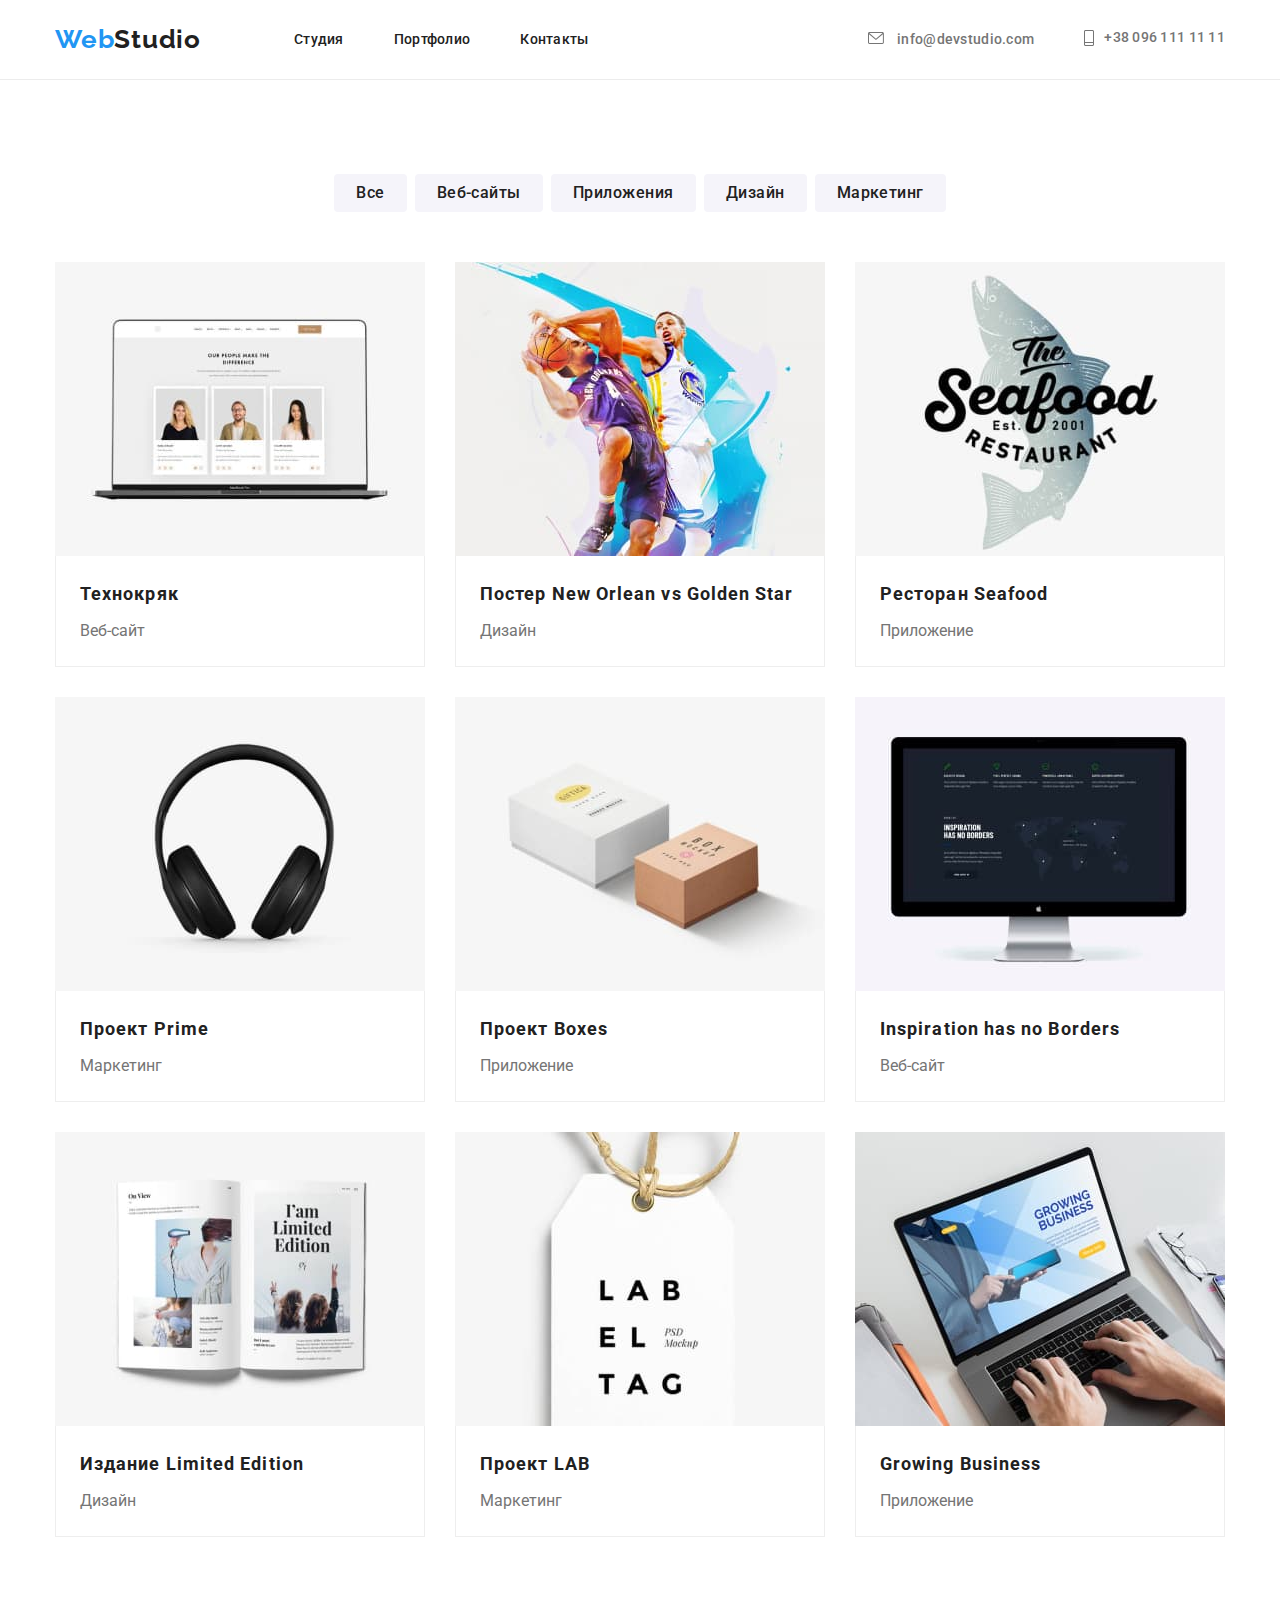
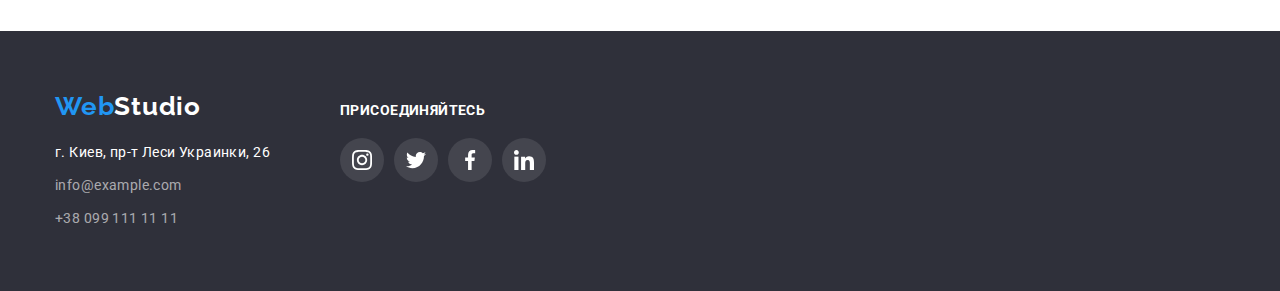
==== portfolio.html @ 166ed2dc "summary" ====
<!DOCTYPE html>
<html lang="ru">
  <head>
    <meta charset="UTF-8" />
    <meta http-equiv="X-UA-Compatible" content="IE=edge" />
    <meta name="viewport" content="width=device-width, initial-scale=1.0" />
    <title>Document</title>
    <link rel="preconnect" href="https://fonts.googleapis.com" />
    <link rel="preconnect" href="https://fonts.gstatic.com" crossorigin />
    <link
      href="https://fonts.googleapis.com/css2?family=Raleway:wght@700&family=Roboto:wght@400;500;700;900&display=swap"
      rel="stylesheet"
    />
    <link
      rel="stylesheet"
      href="https://cdn.jsdelivr.net/npm/modern-normalize@1.1.0/modern-normalize.min.css"
    />

    <link rel="stylesheet" href="./css/styles.css" />
  </head>
  <body class="page-body">
    <!-- heder -->
    <header class="page-header">
      <div class="container header-container">
      <nav class="page-nav">
        <a class="logo link" href="">Web<span class="studio">Studio</span> </a>
        <ul class="menu list">
          <li class="menu-list"><a class="menu-link link" href="./index.html">Студия</a></li>
          <li class="menu-list">
            <a class="menu-link link" href="./portfolio.html">Портфолио</a>
          </li>
          <li class="menu-list"><a class="menu-link link" href="">Контакты</a></li>
        </ul>
      </nav>
      <ul class="navigation list">
        
        <li class="info-list">
         
      
          <a class="mail-link link" href="mailto:info@devstudio.com"
            > <svg class="novigation-icon"width="16px"height="12px">
              <use href="./images/icon.svg/sprite.svg#icon-envelope">
              </svg>
              </use>info@devstudio.com</a>
        
        </li>
        <li lass="info-list">
        
          <a class="phone-namber link" href="tel:+380961111111"
            ><svg class="novigation-icon"width="10px"height="16px">
              <use href="./images/icon.svg/sprite.svg#icon-Vector">
              </svg>
              </use>+38 096 111 11 11</a
          >
        
        </li>
      </ul>
    
</div>
    </header>

    <main>
      <!--about us  -->
      <section class="section">
        <div class="container">
        <h1 class="visually-hidden">portfolio</h1>
        <ul class="btn-list list">
          <li class="btn-inventory"><button class="btn" type="button">Все</button></li>
          <li class="btn-inventory"><button class="btn" type="button">Веб-сайты</button></li>
          <li class="btn-inventory"><button class="btn" type="button">Приложения</button></li>
          <li class="btn-inventory"><button class="btn" type="button">Дизайн</button></li>
          <li class="btn-inventory"><button class="btn" type="button">Маркетинг</button></li>
        </ul>

        <!-- portfolio -->
    <ul class="images-list list">
          <li class="images-item">
            <a class="image-link link" href="">
            <img
              src="./images/./img.portfolio/./veb.jpg"
              alt="website"
              width="370"
              height="294"
            />
            <div class="subject-text">
            <h2 class="subject">Технокряк</h2>
            <p class="text">Веб-сайт</p>
        </div>
      </a>
        
      
          </li>
          <li class="images-item">
            <a class="image-link link" href="">
            <img
              src="./images/img.portfolio/./orlean.jpg"
              alt="poster"
              width="370"
              height="294"
            />
            <div class="subject-text">
            <h2 class="subject">Постер New Orlean vs Golden Star</h2>
            <p class="text">Дизайн</p>
        </div>
      </a>
          </li>
          <li class="images-item">
            <a class="image-link link" href="">
            <img
              src="./images/./img.portfolio/./app.jpg"
              alt="seefood"
              width="370"
              height="294"
            />
            <div class="subject-text">
            <h2 class="subject">Ресторан Seafood</h2>
            <p class="text">Приложение</p>
        </div>
        </a>
          </li>
          <li class="images-item">
            <a class="image-link link" href="">
            <img
              src="./images/./img.portfolio/./prime.jpg"
              alt="headphones"
              width="370"
              height="294"
            />
            <div class="subject-text">
            <h2 class="subject">Проект Prime</h2>
            <p class="text">Маркетинг</p>
        </div>
        </a>
          </li>
          <li class="images-item">
            <a class="image-link link" href="">
            <img
              src="./images/./img.portfolio/./boxes.jpg"
              alt="boxes"
              width="370"
              height="294"
            />
            <div class="subject-text">
            <h2 class="subject">Проект Boxes</h2>
            <p class="text">Приложение</p>
        </div>
        </a>
          </li>
          <li class="images-item">
            <a class="image-link link" href="">
            <img
              src="./images/./img.portfolio/./inspiration.jpg"
              alt="imac"
              width="370"
              height="294"
            />
            <div class="subject-text">
            <h2 class="subject">Inspiration has no Borders</h2>
            <p class="text">Веб-сайт</p>
        </div>
        </a>
          </li>
          <li class="images-item">
            <a class="image-link link" href="">
            <img
              src="./images/./img.portfolio/./design.jpg"
              alt="magazine"
              width="370"
              height="294"
            />
            <div class="subject-text">
            <h2 class="subject">Издание Limited Edition</h2>
            <p class="text">Дизайн</p>
        </div>
        </a>
          </li>
          <li class="images-item">
            <a class="image-link link" href="">
            <img
              src="./images/./img.portfolio/./marketing.jpg"
              alt="label"
              width="370"
              height="294"
            />
            <div class="subject-text">
            <h2 class="subject">Проект LAB</h2>
            <p class="text">Маркетинг</p>
        </div>
        </a>
          </li>
          <li class="images-item">
            <a class="image-link link" href="">
            <img
              src="./images/./img.portfolio/./business.jpg"
              alt="macbook"
              width="370"
              height="294"
            />
            <div class="subject-text">
            <h2 class="subject">Growing Business</h2>
            <p class="text">Приложение</p>
        </div>
        </a>
      
          </li>
        </ul>
    </div>
      </section>
    </main>
    <!--Footer-->
    <footer class="footer">
        <div class="container footer-page">
          <div class="footer-addres">
      <a class="footer-logo link" href="">Web<span class="webstudio">Studio</span></a>
      <address class="page-footer">
        <ul class="address list">
          <li class="footer-list">
            <a
              class="footer-link link"
              href="https://www.google.com/maps/d/u/0/viewer?mid=10uSM3H-mIU3GznYo2szRIEphczw&ll=50.42732700000001%2C30.538092&z=17"
              >г. Киев, пр-т Леси Украинки, 26</a
            >
          </li>
          <li class="footer-list">
            <a class="footer-link-mail link" href="mailto:info@example.com"
              >info@example.com</a
            >
          </li>
          <li class="footer-list">
            <a class="footer-link-tel link" href="tel:+380991111111"
              >+38 099 111 11 11</a
            >
          </li>
        </ul>
      </address>
    </div>
    <div class="join">
      <p class="join-us">Присоединяйтесь</p>
    
     
      <ul class="join-item list" >
     
        <li class="join-list">
          
          <a href="" class="join-link">
          <svg class="join-icon"width="20px"height="20px">
            <use href="./images/icon.svg/sprite.svg#icon-instagram"></use>  
          </svg>
        </a>
      
        </li>
        <li class="join-list">

          <a href="" class="join-link">
          <svg class="join-icon"width="20px"height="20px">
            <use href="./images/icon.svg/sprite.svg#icon-twitter"></use> 
          </svg>
        </a>
        </li>
     
        <li class="join-list">
          <a href="" class="join-link">
          <svg class="join-icon"width="20px"height="20px">
            <use href="./images/icon.svg/sprite.svg#icon-facebook">

            </use>
          </svg>
        </a>
     
        </li>
        <li class="join-list">
          <a href="" class="join-link">
          <svg class="join-icon"width="20px"height="20px">
            <use href="./images/icon.svg/sprite.svg#icon-linkedin">

            </use>
          </svg>
        </a>
    
        </li>
      </ul>
  </div>
  
    </div>
    </footer>
  </body>
</html>
---- css/styles.css ----
:root {
  --primary-text-color-dark: #212121;
  --secondary-text-color-dark: #757575;
  --primary-text-color-light: #ffffff;
  --accent-color: #2196f3;
}

h1,
h2,
h3,
h4,
p {
  margin-top: 0;
  margin-bottom: 0;
}

ul {
  margin-top: 0;
  margin-bottom: 0;
  padding-left: 0;
}
img {
  display: block;
  max-width: 100%;
  height: auto;
}
header {
  border-bottom: 1px solid #ececec;
}

body {
  font-family: 'Roboto', sans-serif;
}

.container {
  width: 1200px;
  margin-left: auto;
  margin-right: auto;
  padding-left: 15px;
  padding-right: 15px;
}
.section {
  padding-top: 94px;
  padding-bottom: 94px;
}

.list {
  list-style: none;
}
.link {
  text-decoration: none;
}
.visually-hidden {
  position: absolute;
  white-space: nowrap;
  width: 1px;
  height: 1px;
  overflow: hidden;
  border: 0;
  padding: 0;
  clip: rect(0 0 0 0);
  clip-path: inset(50%);
  margin: -1px;
}
/* ---Header--- */

.header-container {
  display: flex;
  align-items: center;
  justify-content: space-between;
}
.logo {
  font-family: 'Raleway', sans-serif;
  font-weight: 700;
  font-size: 26px;
  line-height: 1.19;
  letter-spacing: 0.03em;
  margin-right: 93px;
  padding-top: 24px;
  padding-bottom: 24px;

  color: var(--accent-color);
}
.studio {
  font-family: 'Raleway', sans-serif;

  font-weight: 700;
  font-size: 26px;
  line-height: 1.19;
  letter-spacing: 0.03em;
  cursor: auto;

  color: var(--primary-text-color-dark);
}

.menu-link {
  font-weight: 500;
  font-size: 14px;
  line-height: 1.14;
  letter-spacing: 0.02em;

  color: var(--primary-text-color-dark);
}
.menu-link:hover,
.menu-link:focus {
  color: var(--accent-color);
}
.mail-link {
  font-weight: 500;
  font-size: 14px;
  line-height: 1.14;
  letter-spacing: 0.02em;
  margin-left: auto;

  color: var(--secondary-text-color-dark);
}
.mail-link:hover,
.mail-link:focus {
  color: var(--accent-color);
}
.phone-namber {
  font-weight: 500;
  font-size: 14px;
  line-height: 1.14;
  letter-spacing: 0.02em;
  display: flex;

  color: var(--secondary-text-color-dark);
}
.phone-namber:hover,
.phone-namber:focus {
  color: var(--accent-color);
}
.page-nav {
  display: flex;
  align-items: center;
}

.menu {
  display: flex;
  align-items: center;
}

.menu-list:not(:last-child) {
  margin-right: 50px;
}
.info-list {
  margin-right: 50px;
}
.navigation {
  display: flex;
  padding-top: 0;
}

.novigation-icon {
  margin-right: 10px;
  fill: currentColor;
}
.novigation-icon:hover,
.novigation-icon:focus {
  fill: var(--accent-color);
}

.info-list:hover .novigation-icon,
.info-list:focus .novigation-icon {
  fill: var(--accent-color);
}

/* ---Portfolio---- */
.portfolio {
  background-color: #e5e5e5;
}

.btn {
  font-weight: 500;
  font-size: 16px;
  line-height: 1.62;
  text-align: center;
  letter-spacing: 0.03em;
  background: #f5f4fa;
  border: transparent;
  border-radius: 4px;
  padding-right: 22px;
  padding-left: 22px;
  padding-top: 6px;
  padding-bottom: 6px;
  cursor: pointer;

  color: var(--primary-text-color-dark);
}

.btn:hover,
.btn:focus {
  box-shadow: 0px 3px 1px rgba(0, 0, 0, 0.1), 0px 1px 2px rgba(0, 0, 0, 0.08),
    0px 2px 2px rgba(0, 0, 0, 0.12);
  background: #2196f3;
  color: var(--primary-text-color-light);
}

.btn-list {
  display: flex;
  justify-content: center;
  margin-bottom: 50px;
}
.btn-inventory:not(:first-child) {
  margin-left: 8px;
}
/* ---HeroStudio */

.hero {
  background: #2f303a;
  padding-top: 200px;
  padding-bottom: 200px;
  background-image: linear-gradient(rgba(47, 48, 58, 0.4), rgba(47, 48, 58, 0.4)),
    url('../images/hero/hero.jpg');
  background-size: cover;
  background-position: center;
  background-repeat: no-repeat;
  max-width: 1600px;
  margin-left: auto;
  margin-right: auto;
  background-color: #c4c4c4;
}

.hero-title {
  margin-bottom: 30px;
}
.hero-title {
  font-weight: 900;
  font-size: 44px;
  line-height: 1.36;

  text-align: center;
  letter-spacing: 0.06em;
  text-transform: uppercase;

  color: var(--primary-text-color-light);
}

.button {
  display: block;
  font-weight: 700;
  font-size: 16px;
  line-height: 1.87;
  align-items: center;
  text-align: center;
  letter-spacing: 0.06em;
  cursor: pointer;
  box-shadow: 0px 4px 4px rgba(0, 0, 0, 0.15);
  border-radius: 4px;
  padding-left: 23px;
  padding-right: 32px;
  padding-top: 10px;
  padding-bottom: 10px;
  margin-left: auto;
  margin-right: auto;

  background: #2196f3;
  color: var(--primary-text-color-light);
}
.button:hover,
.button:focus {
  background: #2196f3;
}
/* ---about--- */
.about {
  display: flex;
  color: var(--primary-text-color-dark);
  /* gap: 30px; */
}
.about-list {
  width: 270px;
}
.about-list:not(:last-child) {
  margin-right: 30px;
}

.about-title {
  font-style: normal;
  font-weight: 700;
  font-size: 14px;
  line-height: 1.14;
  letter-spacing: 0.03em;
  text-transform: uppercase;
  margin-top: 30px;
}

.box {
  display: flex;
  justify-content: center;
  align-items: center;
  width: 270px;
  height: 120px;
  border-radius: 4px;
  margin-bottom: 30px;
  background-color: #f5f4fa;
}

/* --Info-- */

.info {
  padding-top: 0;
}

.info-title {
  font-weight: 700;
  font-size: 36px;
  line-height: 1.16;
  text-align: center;
  letter-spacing: 0.03em;
  margin-bottom: 50px;

  color: var(--primary-text-color-dark);
}
.work {
  display: flex;
  justify-content: space-between;
}

/* ---imagesPortfolio--- */

.images-list {
  display: flex;
  flex-wrap: wrap;
  gap: 30px;
}
.images-item {
  flex-basis: calc((100% - 60px) / 3);
}
.subtitle {
  font-size: 14px;
  line-height: 1.71;
  letter-spacing: 0.03em;
  text-transform: none;
  margin-top: 10px;
  color: var(--secondary-text-color-dark);
}
.subject {
  font-weight: 700;
  font-size: 18px;
  line-height: 2;
  letter-spacing: 0.06em;
  color: var(--primary-text-color-dark);
}
.subject-text {
  border-left: 1px solid #eeeeee;
  border-right: 1px solid #eeeeee;
  border-bottom: 1px solid #eeeeee;
  padding-left: 24px;
  padding-right: 24px;
  padding-top: 20px;
  padding-bottom: 20px;
  background: #ffffff;
}
.text {
  font-size: 16px;
  line-height: 1.87;
  margin-top: 4px;
  color: var(--secondary-text-color-dark);
}
.image-link {
  display: block;
}
.image-link:hover,
.image-link:focus {
  box-shadow: 0px 1px 1px rgba(0, 0, 0, 0.12), 0px 4px 4px rgba(0, 0, 0, 0.06),
    1px 4px 6px rgba(0, 0, 0, 0.16);
}

/* ---Team--- */

.team {
  background-color: #f5f4fa;
}
.team-name {
  padding-top: 30px;
  padding-bottom: 30px;
}
.employees {
  display: flex;
  gap: 30px;
}

.name {
  font-weight: 500;
  font-size: 16px;
  line-height: 1.18;

  text-align: center;
  letter-spacing: 0.03em;
  margin-bottom: 10px;

  color: var(--primary-text-color-dark);
}
.team-info {
  box-shadow: 0px 1px 3px rgba(0, 0, 0, 0.12), 0px 1px 1px rgba(0, 0, 0, 0.14),
    0px 2px 1px rgba(0, 0, 0, 0.2);
  border-radius: 0px 0px 4px 4px;
  background-color: #ffffff;
}
.name-info {
  font-size: 16px;
  line-height: 1.18;

  text-align: center;
  letter-spacing: 0.03em;
  margin-bottom: 16px;

  color: var(--secondary-text-color-dark);
}
.social {
  display: flex;
  justify-content: center;
  gap: 10px;
}
.social-link {
  display: flex;
  justify-content: center;
  align-items: center;
  border-radius: 50%;
  width: 44px;
  height: 44px;
  background-color: #ffffff;
}
.socian-icon {
  fill: #afb1b8;
}
.social-link:hover,
.social-link:focus {
  background-color: var(--accent-color);
}
.social-link:hover .socian-icon,
.social-link:focus .socian-icon {
  fill: #ffffff;
}

/* ---Company---- */

.customers {
  font-family: 'Roboto';
  font-weight: 700;
  font-size: 36px;
  line-height: 1.16;
  text-align: center;
  letter-spacing: 0.03em;
  margin-bottom: 50px;
  color: #212121;
}

.client-list {
  display: flex;
  align-items: center;
  justify-content: center;
  gap: 30px;
}

.client-icon {
  fill: #afb1b8;
}
.client-link {
  display: flex;
  justify-content: center;
  align-items: center;
  width: 170px;
  height: 92px;
  border-radius: 4px;
  border: 1px solid rgba(175, 177, 184, 1);
}

.client-link:hover,
.client-link:focus {
  border-radius: 4px;
  border: 1px solid var(--accent-color);
  border-color: var(--accent-color);
}
.client-link:hover > .client-icon,
.client-link:focus > .client-icon {
  fill: var(--accent-color);
}

.client-icon:hover .client-list-item,
.client-icon:hover .client-list-item {
  fill: var(--accent-color);
}

/* ---Footer--- */

.footer-page {
  align-items: baseline;
  display: flex;
}
.footer-logo {
  font-family: 'Raleway', sans-serif;
  font-weight: 700;
  font-size: 26px;
  line-height: 1.19;
  letter-spacing: 0.03em;
  color: var(--accent-color);
}
.webstudio {
  font-family: 'Raleway', sans-serif;

  font-weight: 700;
  font-size: 26px;
  line-height: 1.19;
  letter-spacing: 0.03em;
  cursor: auto;

  color: var(--primary-text-color-light);
}
.page-footer {
  margin-top: 20px;
}

.footer-link {
  font-style: normal;
  font-size: 14px;
  line-height: 1.71;
  letter-spacing: 0.03em;

  color: var(--primary-text-color-light);
}
.footer-link-mail {
  font-style: normal;
  font-size: 14px;
  line-height: 1.71;
  letter-spacing: 0.03em;

  color: rgba(255, 255, 255, 0.6);
}
.footer-link-tel {
  font-style: normal;
  font-size: 14px;
  line-height: 1.71;
  letter-spacing: 0.03em;
  color: rgba(255, 255, 255, 0.6);
}
.footer-list:not(:last-child) {
  margin-bottom: 9px;
}

.footer {
  padding-top: 60px;
  padding-bottom: 60px;

  background: #2f303a;
}
.footer-address {
  display: block;
  align-items: baseline;
}
.join {
  margin-left: 70px;
}

.join-us {
  font-family: 'Roboto';
  font-weight: 700;
  font-size: 14px;
  line-height: 1.14;
  letter-spacing: 0.03em;
  text-transform: uppercase;

  margin-bottom: 20px;
  color: #ffffff;
}

.join-item {
  display: flex;
  justify-content: center;
  gap: 10px;
}

.join-link {
  display: flex;
  justify-content: center;
  align-items: center;
  border-radius: 50%;
  width: 44px;
  height: 44px;
  background: rgba(255, 255, 255, 0.1);
}
.join-icon {
  fill: #ffffff;
}
.join-link:hover,
.joiin-link:focus {
  background-color: var(--accent-color);
}
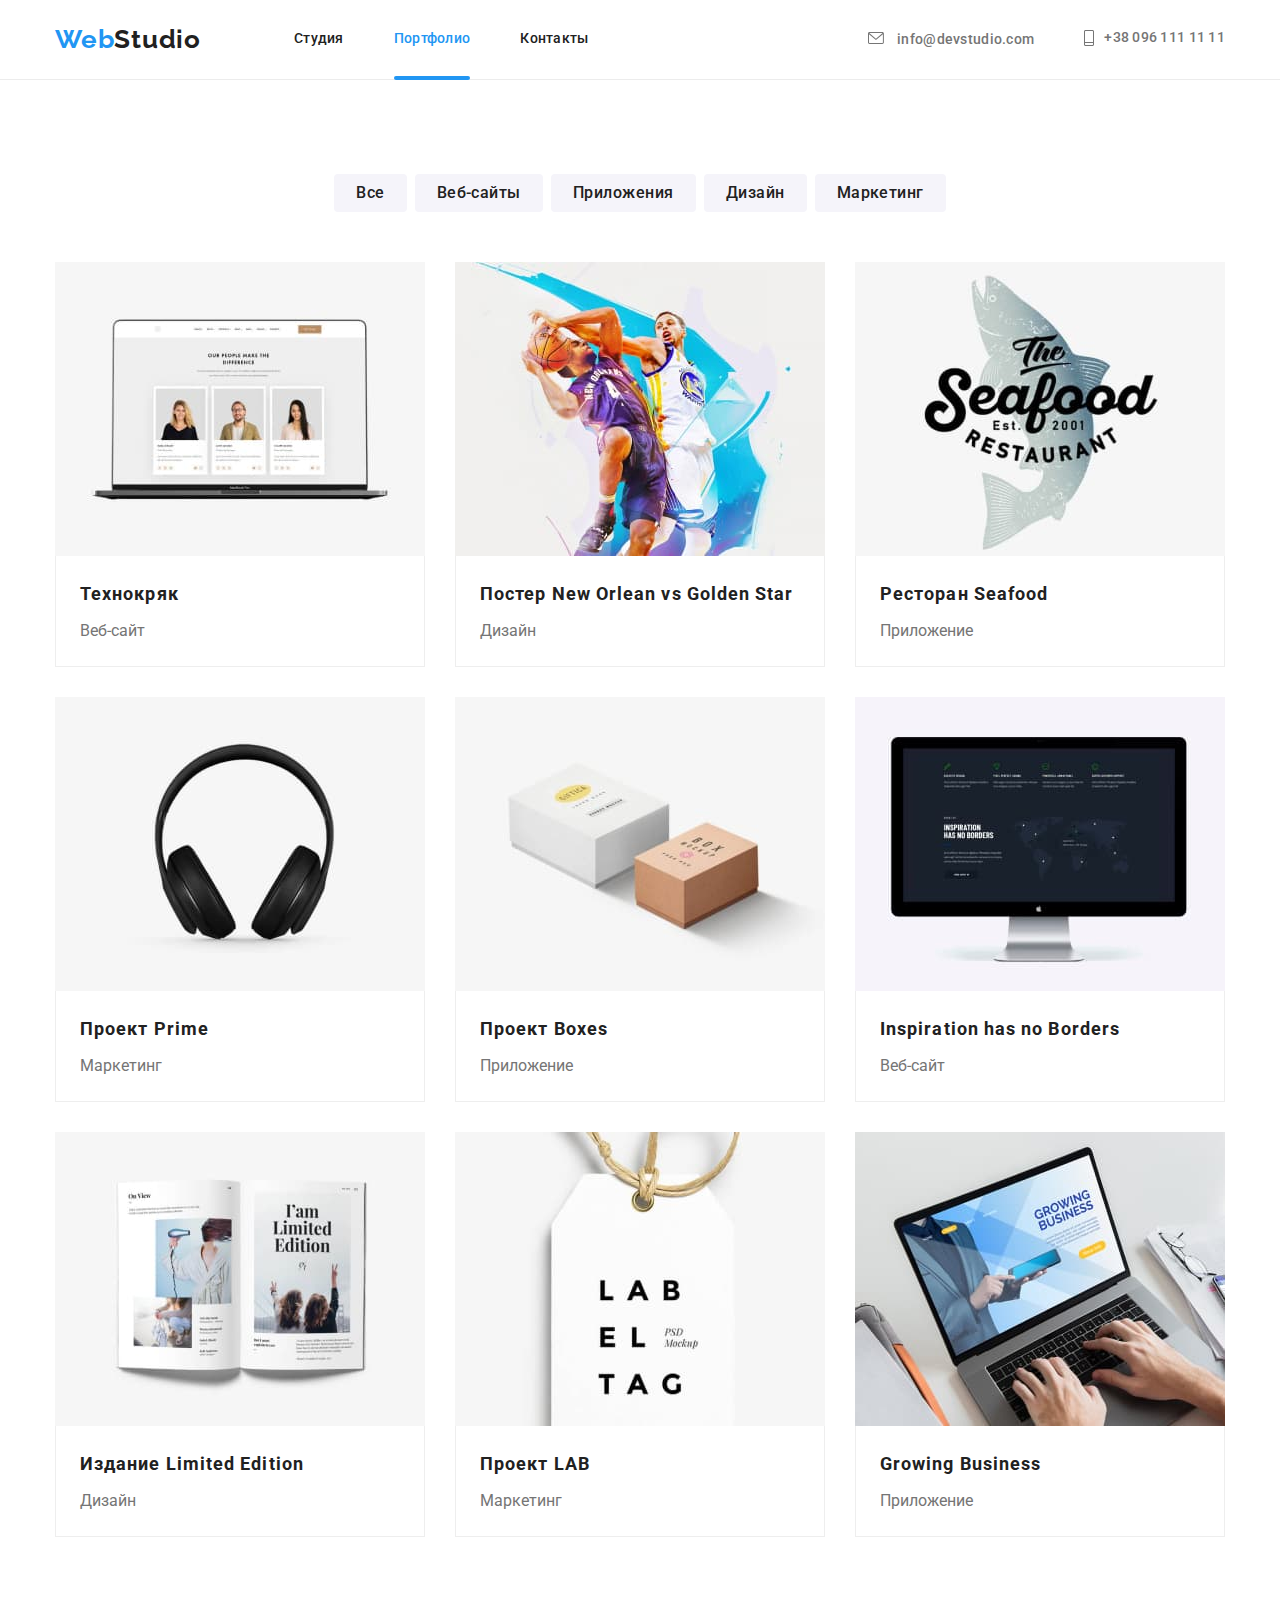
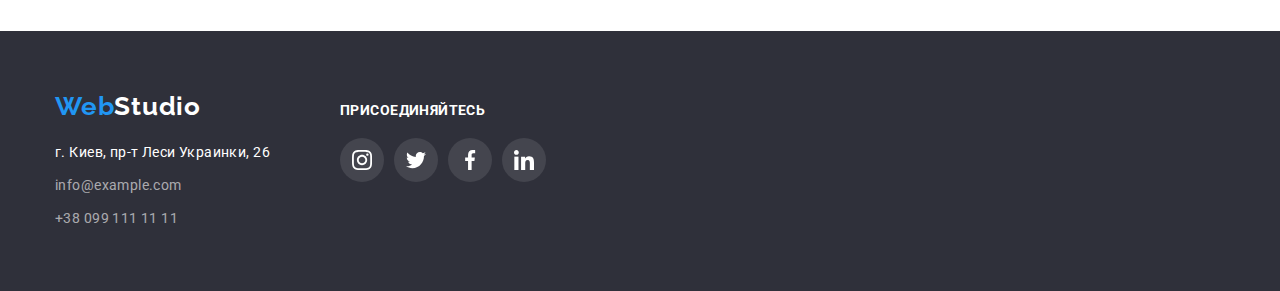
==== commit d482280c: "update portfolio" ====
--- a/portfolio.html
+++ b/portfolio.html
@@ -27,7 +27,7 @@
         <ul class="menu list">
           <li class="menu-list"><a class="menu-link link" href="./index.html">Студия</a></li>
           <li class="menu-list">
-            <a class="menu-link link" href="./portfolio.html">Портфолио</a>
+            <a class="menu-link current link" href="./portfolio.html">Портфолио</a>
           </li>
           <li class="menu-list"><a class="menu-link link" href="">Контакты</a></li>
         </ul>
--- a/css/styles.css
+++ b/css/styles.css
@@ -98,9 +98,28 @@
   font-size: 14px;
   line-height: 1.14;
   letter-spacing: 0.02em;
-
+  display: block;
+  position: relative;
   color: var(--primary-text-color-dark);
 }
+
+.current::after {
+  position: absolute;
+  content: ' ';
+  display: block;
+  width: 100%;
+  height: 4px;
+  bottom: -33px;
+  border-radius: 2px;
+  background-color: var(--accent-color);
+}
+.current {
+  color: var(--accent-color);
+}
+/* .menu-link .current:hover::after {
+  background-color: var(--accent-color);
+} */
+
 .menu-link:hover,
 .menu-link:focus {
   color: var(--accent-color);
@@ -211,7 +230,10 @@
   background: #2f303a;
   padding-top: 200px;
   padding-bottom: 200px;
-  background-image: linear-gradient(rgba(47, 48, 58, 0.4), rgba(47, 48, 58, 0.4)),
+  background-image: linear-gradient(
+      rgba(47, 48, 58, 0.4),
+      rgba(47, 48, 58, 0.4)
+    ),
     url('../images/hero/hero.jpg');
   background-size: cover;
   background-position: center;
@@ -366,7 +388,24 @@
   box-shadow: 0px 1px 1px rgba(0, 0, 0, 0.12), 0px 4px 4px rgba(0, 0, 0, 0.06),
     1px 4px 6px rgba(0, 0, 0, 0.16);
 }
-
+.product-work {
+  font-weight: 700;
+  font-size: 14px;
+  line-height: 16px;
+  text-align: center;
+  letter-spacing: 0.03em;
+  text-transform: uppercase;
+
+  color: #ffffff;
+}
+.product {
+  position: absolute;
+  display: block;
+  width: 370px;
+  height: 70px;
+  text-align: center;
+  background: rgba(47, 48, 58, 0.8);
+}
 /* ---Team--- */
 
 .team {
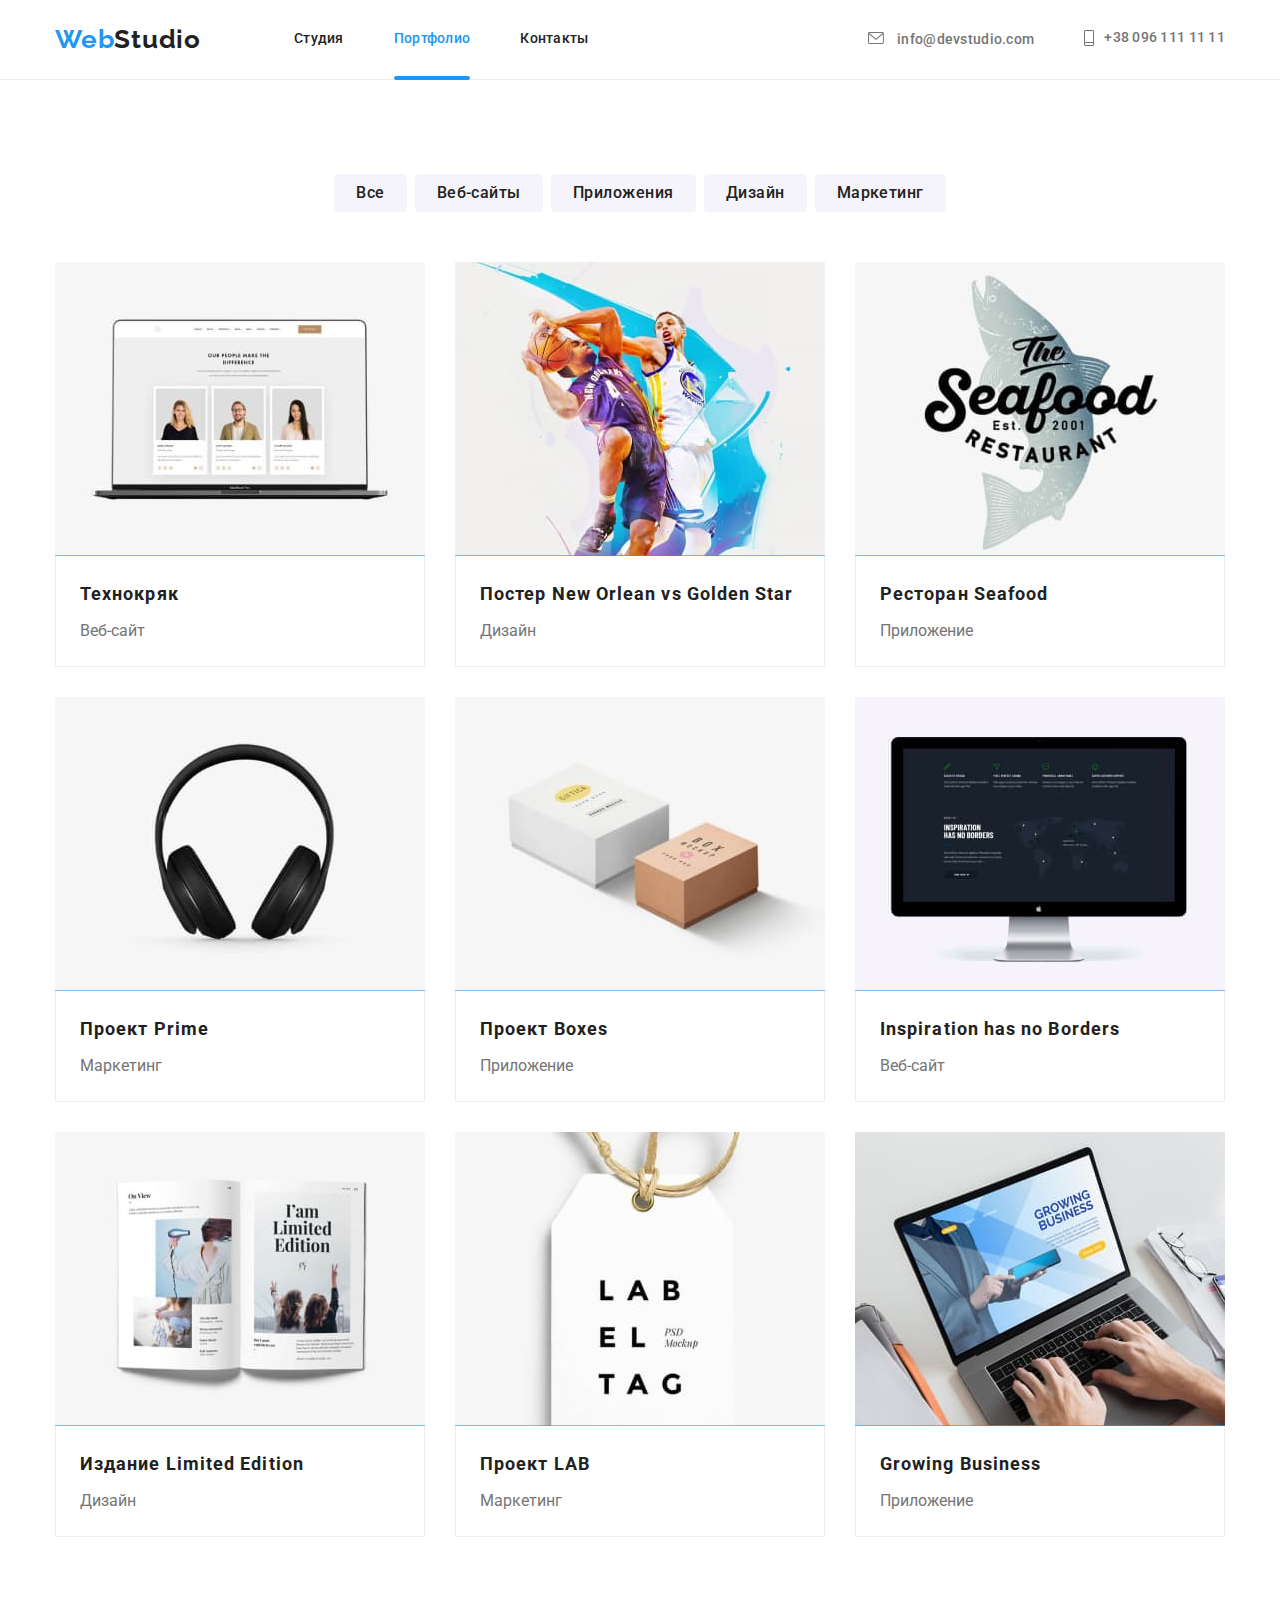
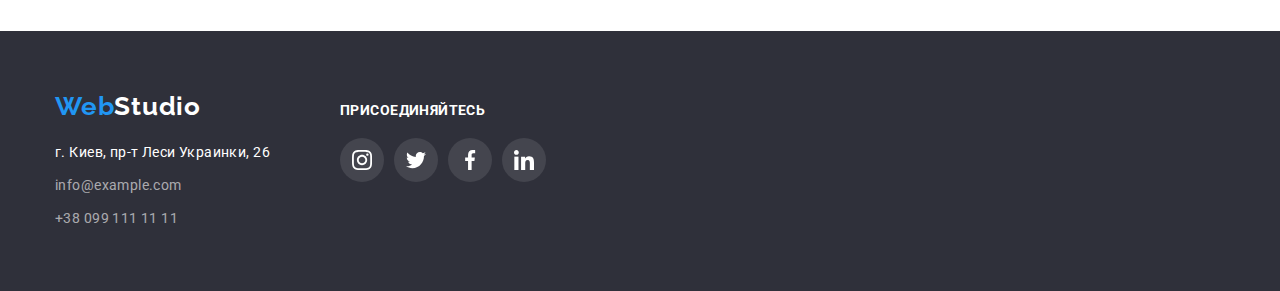
==== commit bc1bdd04: "update portfolio" ====
--- a/portfolio.html
+++ b/portfolio.html
@@ -71,17 +71,22 @@
           <li class="btn-inventory"><button class="btn" type="button">Дизайн</button></li>
           <li class="btn-inventory"><button class="btn" type="button">Маркетинг</button></li>
         </ul>
+      
 
         <!-- portfolio -->
+       
     <ul class="images-list list">
           <li class="images-item">
-            <a class="image-link link" href="">
+            <a class="image-link link" href="#">
+              <div class="img-text-subject">
             <img
               src="./images/./img.portfolio/./veb.jpg"
               alt="website"
               width="370"
               height="294"
             />
+            <p class="overlay">Ресурс предлагает комплексные предложения с разным уровнем функционала и сервисов. Все это позволит посетителю получить исчерпывающие сведения о компании или частном лице</p>
+            </div>
             <div class="subject-text">
             <h2 class="subject">Технокряк</h2>
             <p class="text">Веб-сайт</p>
@@ -91,13 +96,16 @@
       
           </li>
           <li class="images-item">
-            <a class="image-link link" href="">
+            <a class="image-link link" href="#">
+              <div class="img-text-subject">
             <img
               src="./images/img.portfolio/./orlean.jpg"
               alt="poster"
               width="370"
               height="294"
             />
+             <p class="overlay">Ресурс предлагает комплексные предложения с разным уровнем функционала и сервисов. Все это позволит посетителю получить исчерпывающие сведения о компании или частном лице</p>
+            </div>
             <div class="subject-text">
             <h2 class="subject">Постер New Orlean vs Golden Star</h2>
             <p class="text">Дизайн</p>
@@ -105,13 +113,16 @@
       </a>
           </li>
           <li class="images-item">
-            <a class="image-link link" href="">
+            <a class="image-link link" href="#">
+              <div class="img-text-subject">
             <img
               src="./images/./img.portfolio/./app.jpg"
               alt="seefood"
               width="370"
               height="294"
             />
+            <p class="overlay">Ресурс предлагает комплексные предложения с разным уровнем функционала и сервисов. Все это позволит посетителю получить исчерпывающие сведения о компании или частном лице</p>
+            </div>
             <div class="subject-text">
             <h2 class="subject">Ресторан Seafood</h2>
             <p class="text">Приложение</p>
@@ -119,13 +130,17 @@
         </a>
           </li>
           <li class="images-item">
-            <a class="image-link link" href="">
+            <a class="image-link link" href="#">
+              <div class="img-text-subject">
             <img
               src="./images/./img.portfolio/./prime.jpg"
               alt="headphones"
               width="370"
               height="294"
             />
+            
+            <p class="overlay">Ресурс предлагает комплексные предложения с разным уровнем функционала и сервисов. Все это позволит посетителю получить исчерпывающие сведения о компании или частном лице</p> 
+            </div>
             <div class="subject-text">
             <h2 class="subject">Проект Prime</h2>
             <p class="text">Маркетинг</p>
@@ -133,13 +148,16 @@
         </a>
           </li>
           <li class="images-item">
-            <a class="image-link link" href="">
+            <a class="image-link link" href="#">
+              <div class="img-text-subject">
             <img
               src="./images/./img.portfolio/./boxes.jpg"
               alt="boxes"
               width="370"
               height="294"
             />
+            <p class="overlay">Ресурс предлагает комплексные предложения с разным уровнем функционала и сервисов. Все это позволит посетителю получить исчерпывающие сведения о компании или частном лице</p>
+            </div>
             <div class="subject-text">
             <h2 class="subject">Проект Boxes</h2>
             <p class="text">Приложение</p>
@@ -147,27 +165,35 @@
         </a>
           </li>
           <li class="images-item">
-            <a class="image-link link" href="">
+            <a class="image-link link" href="#">
+              <div class="img-text-subject">
             <img
               src="./images/./img.portfolio/./inspiration.jpg"
               alt="imac"
               width="370"
               height="294"
             />
-            <div class="subject-text">
+            
+         <p class="overlay">Ресурс предлагает комплексные предложения с разным уровнем функционала и сервисов. Все это позволит посетителю получить исчерпывающие сведения о компании или частном лице</p>
+          </div>   
+         <div class="subject-text">
             <h2 class="subject">Inspiration has no Borders</h2>
             <p class="text">Веб-сайт</p>
         </div>
         </a>
           </li>
           <li class="images-item">
-            <a class="image-link link" href="">
+            <a class="image-link link" href="#">
+              <div class="img-text-subject">
             <img
               src="./images/./img.portfolio/./design.jpg"
               alt="magazine"
               width="370"
               height="294"
             />
+           
+            <p class="overlay">Ресурс предлагает комплексные предложения с разным уровнем функционала и сервисов. Все это позволит посетителю получить исчерпывающие сведения о компании или частном лице</p>
+             </div>
             <div class="subject-text">
             <h2 class="subject">Издание Limited Edition</h2>
             <p class="text">Дизайн</p>
@@ -175,13 +201,16 @@
         </a>
           </li>
           <li class="images-item">
-            <a class="image-link link" href="">
+            <a class="image-link link" href="#">
+              <div class="img-text-subject">
             <img
               src="./images/./img.portfolio/./marketing.jpg"
               alt="label"
               width="370"
               height="294"
             />
+            <p class="overlay">Ресурс предлагает комплексные предложения с разным уровнем функционала и сервисов. Все это позволит посетителю получить исчерпывающие сведения о компании или частном лице</p>
+            </div>
             <div class="subject-text">
             <h2 class="subject">Проект LAB</h2>
             <p class="text">Маркетинг</p>
@@ -189,22 +218,25 @@
         </a>
           </li>
           <li class="images-item">
-            <a class="image-link link" href="">
+            <a class="image-link link" href="#">
+              <div class="img-text-subject">
             <img
               src="./images/./img.portfolio/./business.jpg"
               alt="macbook"
               width="370"
               height="294"
             />
+            <p class="overlay">Ресурс предлагает комплексные предложения с разным уровнем функционала и сервисов. Все это позволит посетителю получить исчерпывающие сведения о компании или частном лице</p>
+            </div>
             <div class="subject-text">
             <h2 class="subject">Growing Business</h2>
             <p class="text">Приложение</p>
         </div>
-        </a>
-      
-          </li>
-        </ul>
-    </div>
+         
+        </a>
+      </li>
+      </ul>
+      </div>
       </section>
     </main>
     <!--Footer-->
--- a/css/styles.css
+++ b/css/styles.css
@@ -116,9 +116,6 @@
 .current {
   color: var(--accent-color);
 }
-/* .menu-link .current:hover::after {
-  background-color: var(--accent-color);
-} */
 
 .menu-link:hover,
 .menu-link:focus {
@@ -136,6 +133,7 @@
 .mail-link:hover,
 .mail-link:focus {
   color: var(--accent-color);
+  transition: 250ms cubic-bezier(0.4, 0, 0.2, 1);
 }
 .phone-namber {
   font-weight: 500;
@@ -143,12 +141,14 @@
   line-height: 1.14;
   letter-spacing: 0.02em;
   display: flex;
+  transition: 250ms cubic-bezier(0.4, 0, 0.2, 1);
 
   color: var(--secondary-text-color-dark);
 }
 .phone-namber:hover,
 .phone-namber:focus {
   color: var(--accent-color);
+  transition: 250ms cubic-bezier(0.4, 0, 0.2, 1);
 }
 .page-nav {
   display: flex;
@@ -204,6 +204,7 @@
   padding-top: 6px;
   padding-bottom: 6px;
   cursor: pointer;
+  transition: 250ms cubic-bezier(0.4, 0, 0.2, 1);
 
   color: var(--primary-text-color-dark);
 }
@@ -212,6 +213,7 @@
 .btn:focus {
   box-shadow: 0px 3px 1px rgba(0, 0, 0, 0.1), 0px 1px 2px rgba(0, 0, 0, 0.08),
     0px 2px 2px rgba(0, 0, 0, 0.12);
+  transition: 250ms cubic-bezier(0.4, 0, 0.2, 1);
   background: #2196f3;
   color: var(--primary-text-color-light);
 }
@@ -223,6 +225,43 @@
 }
 .btn-inventory:not(:first-child) {
   margin-left: 8px;
+}
+.overlay {
+  font-weight: 400;
+  font-size: 18px;
+  line-height: 1.55;
+  letter-spacing: 0.03em;
+  padding-bottom: 63px;
+  padding-top: 63px;
+  padding-left: 24px;
+  padding-right: 24px;
+  background-color: rgba(33, 150, 243, 0.9);
+  color: #ffffff;
+}
+.overlay {
+  display: block;
+  position: absolute;
+  left: 0;
+  top: 0;
+  width: 100%;
+  overflow-y: scroll;
+  transform: translate(0, 100%);
+  transition: transform 250ms cubic-bezier(0.4, 0, 0.2, 1);
+}
+.image-link {
+  display: block;
+  max-width: 100%;
+  height: auto;
+}
+.img-text-subject {
+  position: relative;
+  overflow: hidden;
+}
+.image-link:hover .overlay,
+.image-link:focus .overlay {
+  transform: translate(0, 0);
+  transition: transform 2550ms cubic-bezier(0.4, 0, 0.2, 1);
+}
 }
 /* ---HeroStudio */
 
@@ -337,6 +376,7 @@
 .work {
   display: flex;
   justify-content: space-between;
+  position: relative;
 }
 
 /* ---imagesPortfolio--- */
@@ -385,17 +425,19 @@
 }
 .image-link:hover,
 .image-link:focus {
+  transition: 250ms cubic-bezier(0.4, 0, 0.2, 1);
   box-shadow: 0px 1px 1px rgba(0, 0, 0, 0.12), 0px 4px 4px rgba(0, 0, 0, 0.06),
     1px 4px 6px rgba(0, 0, 0, 0.16);
 }
 .product-work {
   font-weight: 700;
   font-size: 14px;
-  line-height: 16px;
+  line-height: 1.14;
   text-align: center;
   letter-spacing: 0.03em;
   text-transform: uppercase;
-
+  padding-top: 27px;
+  padding-bottom: 27px;
   color: #ffffff;
 }
 .product {
@@ -405,6 +447,8 @@
   height: 70px;
   text-align: center;
   background: rgba(47, 48, 58, 0.8);
+  text-align: center;
+  bottom: 0;
 }
 /* ---Team--- */
 
@@ -459,6 +503,7 @@
   border-radius: 50%;
   width: 44px;
   height: 44px;
+  transition: 250ms cubic-bezier(0.4, 0, 0.2, 1);
   background-color: #ffffff;
 }
 .socian-icon {
@@ -466,6 +511,7 @@
 }
 .social-link:hover,
 .social-link:focus {
+  transition: 250ms cubic-bezier(0.4, 0, 0.2, 1);
   background-color: var(--accent-color);
 }
 .social-link:hover .socian-icon,
@@ -503,6 +549,7 @@
   width: 170px;
   height: 92px;
   border-radius: 4px;
+  transition: 250ms cubic-bezier(0.4, 0, 0.2, 1);
   border: 1px solid rgba(175, 177, 184, 1);
 }
 
@@ -514,6 +561,8 @@
 }
 .client-link:hover > .client-icon,
 .client-link:focus > .client-icon {
+  transition: 250ms cubic-bezier(0.4, 0, 0.2, 1);
+
   fill: var(--accent-color);
 }
 
@@ -617,12 +666,61 @@
   border-radius: 50%;
   width: 44px;
   height: 44px;
+  transition: 250ms cubic-bezier(0.4, 0, 0.2, 1);
+
   background: rgba(255, 255, 255, 0.1);
 }
 .join-icon {
   fill: #ffffff;
+  transition: 250ms cubic-bezier(0.4, 0, 0.2, 1);
 }
 .join-link:hover,
 .joiin-link:focus {
+  transition: 250ms cubic-bezier(0.4, 0, 0.2, 1);
+
   background-color: var(--accent-color);
 }
+/* ----Window--- */
+.backdrop {
+  position: fixed;
+  top: 0;
+  left: 0;
+  z-index: 100;
+  width: 100%;
+  height: 100%;
+  background-color: rgba(0, 0, 0, 0.2);
+  transition: opacity 250ms cubic-bezier(0.4, 0, 0.2, 1);
+}
+.backdrop.is-hidden {
+  opacity: 0;
+  visibility: hidden;
+  pointer-events: none;
+}
+.modal {
+  position: absolute;
+  top: 50%;
+  left: 50%;
+  transform: translate(-50%, -50%);
+  width: 528px;
+  height: 581px;
+  background-color: #ffffff;
+}
+.modal-close-button {
+  position: absolute;
+  top: 10px;
+  right: 10px;
+  display: flex;
+  justify-content: center;
+  align-items: center;
+  width: 30px;
+  height: 30px;
+  border-radius: 50%;
+  background-color: transparent;
+  padding: 0;
+  border: 1px solid rgba(0, 0, 0, 0.1);
+  background: #ffffff;
+}
+.modal-close-button:hover .modal-button-icon,
+.modal-close-button:focus .modal-button-icon {
+  fill: var(--primary-text-color-dark);
+}
